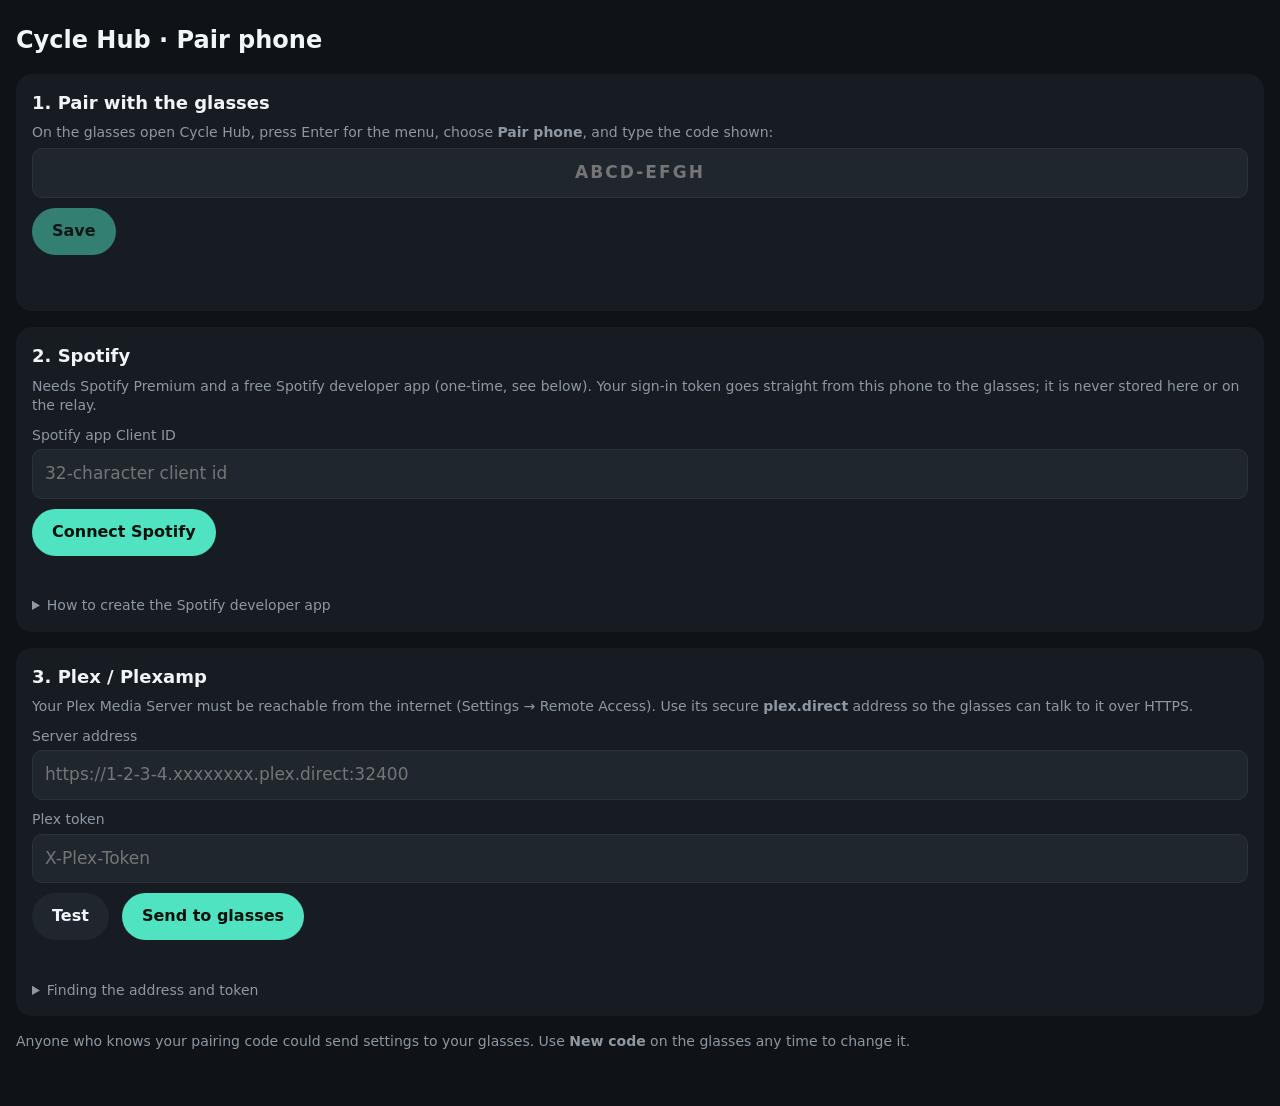
==== pair.html @ d778bf3e "Cycle Hub: heading-up street map, speed, clock, media bar for Meta Display glasses Map from OpenFree" ====
<!doctype html>
<html lang="en">
<head>
  <meta charset="utf-8">
  <meta name="viewport" content="width=device-width, initial-scale=1, viewport-fit=cover">
  <meta name="theme-color" content="#0f1216">
  <meta name="referrer" content="no-referrer">
  <title>Cycle Hub – Pair phone</title>
  <link rel="icon" type="image/png" href="favicon.png">
  <style>
    :root { --bg: #0f1216; --card: #171c22; --card-2: #1f262e; --text: #f2f5f7; --dim: #8d98a3; --accent: #4fe3c1; --ok: #4cd97b; --warn: #ffb547; --danger: #ff6b6b; }
    * { box-sizing: border-box; }
    body { margin: 0; background: var(--bg); color: var(--text); font-family: system-ui, -apple-system, "Segoe UI", Roboto, sans-serif; line-height: 1.4; padding: 16px; padding-bottom: 48px; }
    h1 { font-size: 24px; margin: 8px 0 16px; }
    h2 { font-size: 18px; margin: 0 0 8px; }
    .card { background: var(--card); border-radius: 16px; padding: 16px; margin-bottom: 16px; }
    .hint { color: var(--dim); font-size: 14px; margin: 6px 0; }
    label { display: block; font-size: 14px; color: var(--dim); margin: 10px 0 4px; }
    input { width: 100%; font: inherit; font-size: 17px; color: var(--text); background: var(--card-2); border: 1px solid #2a333a; border-radius: 10px; padding: 12px; }
    input:focus { outline: 2px solid var(--accent); border-color: transparent; }
    #code-input { text-transform: uppercase; letter-spacing: 0.12em; font-weight: 700; text-align: center; }
    .btn { display: inline-block; font: inherit; font-size: 16px; font-weight: 600; color: #00110c; background: var(--accent); border: 0; border-radius: 999px; padding: 12px 20px; margin: 10px 8px 0 0; cursor: pointer; }
    .btn.secondary { background: var(--card-2); color: var(--text); }
    .btn:disabled { opacity: 0.5; cursor: default; }
    .status { font-size: 14px; margin-top: 10px; min-height: 1.2em; }
    .status.ok { color: var(--ok); } .status.bad { color: var(--danger); } .status.warn { color: var(--warn); }
    .pair-code { font-size: 22px; font-weight: 700; letter-spacing: 0.1em; }
    code { font-size: 13px; word-break: break-all; color: var(--text); background: var(--card-2); padding: 2px 6px; border-radius: 6px; }
    details { margin-top: 10px; } summary { cursor: pointer; color: var(--dim); font-size: 14px; }
    ol { padding-left: 20px; font-size: 14px; color: var(--dim); } li { margin: 6px 0; }
    .toast { position: fixed; left: 50%; bottom: 24px; transform: translateX(-50%); background: var(--card-2); color: var(--text); padding: 10px 18px; border-radius: 999px; font-size: 15px; box-shadow: 0 4px 20px rgba(0,0,0,0.5); }
    .toast[hidden] { display: none; }
    [hidden] { display: none !important; }
  </style>
</head>
<body>
  <h1>Cycle Hub · Pair phone</h1>

  <!-- ============ PAIRING ============ -->
  <section class="card">
    <h2>1. Pair with the glasses</h2>
    <div id="pair-set" hidden>
      <p>Paired with code <span class="pair-code" id="pair-code"></span></p>
      <button class="btn secondary" id="pair-change">Change code</button>
      <button class="btn secondary" id="pair-ping">Test</button>
    </div>
    <div id="pair-new">
      <p class="hint">On the glasses open Cycle Hub, press Enter for the menu, choose <b>Pair phone</b>, and type the code shown:</p>
      <input id="code-input" type="text" inputmode="text" autocomplete="off" autocapitalize="characters" spellcheck="false" maxlength="9" placeholder="ABCD-EFGH">
      <button class="btn" id="pair-save" disabled>Save</button>
    </div>
    <p class="status" id="pair-status"></p>
  </section>

  <!-- ============ SPOTIFY ============ -->
  <section class="card">
    <h2>2. Spotify</h2>
    <p class="hint">Needs Spotify Premium and a free Spotify developer app (one-time, see below). Your sign-in token goes straight from this phone to the glasses; it is never stored here or on the relay.</p>
    <label for="sp-client">Spotify app Client ID</label>
    <input id="sp-client" type="text" autocomplete="off" autocapitalize="off" spellcheck="false" placeholder="32-character client id">
    <button class="btn" id="sp-connect">Connect Spotify</button>
    <p class="status" id="sp-status"></p>
    <details>
      <summary>How to create the Spotify developer app</summary>
      <ol>
        <li>Go to <b>developer.spotify.com/dashboard</b>, sign in with your Spotify account, and press <b>Create app</b>.</li>
        <li>Name: anything (e.g. Cycle Hub). Redirect URI: <code id="sp-redirect"></code> (press <b>Add</b>). API: tick <b>Web API</b>. Save.</li>
        <li>Open the app's <b>Settings</b> and copy the <b>Client ID</b> into the box above.</li>
        <li>Have Cycle Hub open on the glasses, then press <b>Connect Spotify</b>. After you approve, this page sends the token to the glasses and they show "Spotify connected".</li>
      </ol>
    </details>
  </section>

  <!-- ============ PLEX ============ -->
  <section class="card">
    <h2>3. Plex / Plexamp</h2>
    <p class="hint">Your Plex Media Server must be reachable from the internet (Settings → Remote Access). Use its secure <b>plex.direct</b> address so the glasses can talk to it over HTTPS.</p>
    <label for="px-url">Server address</label>
    <input id="px-url" type="url" autocomplete="off" autocapitalize="off" spellcheck="false" placeholder="https://1-2-3-4.xxxxxxxx.plex.direct:32400">
    <label for="px-token">Plex token</label>
    <input id="px-token" type="password" autocomplete="off" autocapitalize="off" spellcheck="false" placeholder="X-Plex-Token">
    <button class="btn secondary" id="px-test">Test</button>
    <button class="btn" id="px-send">Send to glasses</button>
    <p class="status" id="px-status"></p>
    <details>
      <summary>Finding the address and token</summary>
      <ol>
        <li>Open <b>plex.tv/api/resources?includeHttps=1&amp;X-Plex-Token=YOUR-TOKEN</b> in a browser. Under your server, copy a <code>uri</code> that ends in <b>.plex.direct:32400</b> and is not a local address.</li>
        <li>Token: in Plex Web, open any track → ⋯ → <b>Get Info</b> → <b>View XML</b>. The page address ends with <code>X-Plex-Token=…</code>; copy that value.</li>
        <li>Press <b>Test</b> while Plexamp is playing. It should show the current track. Then <b>Send to glasses</b>.</li>
      </ol>
    </details>
  </section>

  <p class="hint">Anyone who knows your pairing code could send settings to your glasses. Use <b>New code</b> on the glasses any time to change it.</p>

  <div id="toast" class="toast" hidden></div>

  <script src="config.js"></script>
  <script>
  (() => {
    'use strict';
    const CFG = window.CH.CONFIG;
    const RELAY = String(CFG.RELAY_URL || 'https://ntfy.sh').replace(/\/+$/, '');
    const $ = (id) => document.getElementById(id);
    const store = {
      get(k, d) { try { const v = localStorage.getItem('chp.' + k); return v ? JSON.parse(v) : d; } catch { return d; } },
      set(k, v) { try { if (v == null) localStorage.removeItem('chp.' + k); else localStorage.setItem('chp.' + k, JSON.stringify(v)); } catch {} },
    };
    let toastT;
    function toast(msg, ms = 2800) { const t = $('toast'); t.textContent = msg; t.hidden = false; clearTimeout(toastT); toastT = setTimeout(() => { t.hidden = true; }, ms); }
    function setStatus(id, msg, cls = '') { const el = $(id); el.textContent = msg; el.className = 'status ' + cls; }

    // ---------- pairing
    const cleanCode = (s) => String(s || '').toUpperCase().replace(/[^0-9A-Z]/g, '');
    let code = store.get('code', '');
    function renderPair() {
      $('pair-set').hidden = !code;
      $('pair-new').hidden = !!code;
      if (code) $('pair-code').textContent = code.slice(0, 4) + '-' + code.slice(4);
    }
    $('code-input').addEventListener('input', (e) => {
      const c = cleanCode(e.target.value).slice(0, 8);
      e.target.value = c.length > 4 ? c.slice(0, 4) + '-' + c.slice(4) : c;
      $('pair-save').disabled = c.length !== 8;
    });
    $('pair-save').addEventListener('click', async () => {
      code = cleanCode($('code-input').value).slice(0, 8);
      if (code.length !== 8) return;
      store.set('code', code);
      renderPair();
      const ok = await send({ ping: true }, true);
      setStatus('pair-status', ok ? 'Paired. The glasses should say "Phone paired".' : 'Saved, but the relay did not answer.', ok ? 'ok' : 'warn');
    });
    $('pair-change').addEventListener('click', () => { code = ''; store.set('code', null); $('code-input').value = ''; $('pair-save').disabled = true; renderPair(); $('code-input').focus(); });
    $('pair-ping').addEventListener('click', async () => { const ok = await send({ ping: true }, true); setStatus('pair-status', ok ? 'Sent. The glasses should say "Phone paired".' : 'The relay did not answer.', ok ? 'ok' : 'bad'); });

    // Everything is sent with cache=no: delivered only to glasses listening right now, never stored on the relay.
    async function send(payload, silent = false) {
      if (!code) { toast('Pair with your glasses first'); $('code-input').focus(); return false; }
      try {
        const body = Object.assign({ v: 1 }, payload);
        const res = await fetch(`${RELAY}/${CFG.RELAY_PREFIX}${code.toLowerCase()}?cache=no`, { method: 'POST', body: JSON.stringify(body) });
        if (!res.ok) throw new Error('HTTP ' + res.status);
        if (!silent) { toast('Sent to glasses ✓'); if (navigator.vibrate) navigator.vibrate(30); }
        return true;
      } catch (e) { toast('Couldn’t send: ' + e.message, 4000); return false; }
    }

    // ---------- Spotify (Authorization Code with PKCE, entirely in this page)
    const REDIRECT = location.origin + location.pathname;
    $('sp-redirect').textContent = REDIRECT;
    $('sp-client').value = store.get('spClient', '');
    $('sp-client').addEventListener('change', () => store.set('spClient', $('sp-client').value.trim()));

    const b64url = (buf) => btoa(String.fromCharCode.apply(null, new Uint8Array(buf))).replace(/\+/g, '-').replace(/\//g, '_').replace(/=+$/, '');
    async function pkce() {
      const verifier = b64url(crypto.getRandomValues(new Uint8Array(48)));
      const challenge = b64url(await crypto.subtle.digest('SHA-256', new TextEncoder().encode(verifier)));
      return { verifier, challenge };
    }

    $('sp-connect').addEventListener('click', async () => {
      const clientId = $('sp-client').value.trim();
      if (!/^[0-9a-f]{32}$/i.test(clientId)) { setStatus('sp-status', 'Enter the 32-character Client ID first.', 'bad'); return; }
      if (!code) { setStatus('sp-status', 'Pair with the glasses first (section 1).', 'bad'); return; }
      if (!window.crypto || !crypto.subtle) { setStatus('sp-status', 'This page must be opened over HTTPS.', 'bad'); return; }
      store.set('spClient', clientId);
      const { verifier, challenge } = await pkce();
      const state = b64url(crypto.getRandomValues(new Uint8Array(12)));
      sessionStorage.setItem('chp.verifier', verifier);
      sessionStorage.setItem('chp.state', state);
      const q = new URLSearchParams({
        client_id: clientId, response_type: 'code', redirect_uri: REDIRECT,
        scope: CFG.SPOTIFY_SCOPES, code_challenge_method: 'S256', code_challenge: challenge, state,
      });
      location.href = 'https://accounts.spotify.com/authorize?' + q.toString();
    });

    async function finishSpotify(authCode, state) {
      const verifier = sessionStorage.getItem('chp.verifier');
      const expect = sessionStorage.getItem('chp.state');
      sessionStorage.removeItem('chp.verifier'); sessionStorage.removeItem('chp.state');
      history.replaceState(null, '', REDIRECT);
      if (!verifier || state !== expect) { setStatus('sp-status', 'Sign-in did not match this page. Press Connect Spotify again.', 'bad'); return; }
      const clientId = store.get('spClient', '');
      setStatus('sp-status', 'Finishing sign-in…');
      try {
        const res = await fetch('https://accounts.spotify.com/api/token', {
          method: 'POST', headers: { 'Content-Type': 'application/x-www-form-urlencoded' },
          body: new URLSearchParams({ grant_type: 'authorization_code', code: authCode, redirect_uri: REDIRECT, client_id: clientId, code_verifier: verifier }).toString(),
        });
        const j = await res.json().catch(() => ({}));
        if (!res.ok || !j.refresh_token) throw new Error(j.error_description || j.error || ('HTTP ' + res.status));
        const payload = { spotify: { clientId, refreshToken: j.refresh_token, accessToken: j.access_token || '', expiresAt: Date.now() + (j.expires_in || 3600) * 1000 } };
        const ok = await send(payload, true);
        setStatus('sp-status', ok ? 'Sent to the glasses. They should say "Spotify connected".' : 'Signed in, but the glasses relay did not answer. Open Cycle Hub on the glasses and press Connect Spotify again.', ok ? 'ok' : 'warn');
      } catch (e) { setStatus('sp-status', 'Spotify sign-in failed: ' + e.message, 'bad'); }
    }

    // ---------- Plex
    $('px-url').value = store.get('pxUrl', '');
    $('px-token').value = store.get('pxToken', '');
    const plexCreds = () => {
      const url = $('px-url').value.trim().replace(/\/+$/, ''), token = $('px-token').value.trim();
      store.set('pxUrl', url); store.set('pxToken', token);
      return { url, token };
    };
    async function plexSessions(c) {
      const u = new URL(c.url + '/status/sessions'); u.searchParams.set('X-Plex-Token', c.token);
      const res = await fetch(u.toString(), { headers: { Accept: 'application/json' } });
      if (res.status === 401) throw new Error('token rejected (401)');
      if (!res.ok) throw new Error('HTTP ' + res.status);
      const j = await res.json();
      return ((j.MediaContainer && j.MediaContainer.Metadata) || []).filter((m) => m.type === 'track');
    }
    $('px-test').addEventListener('click', async () => {
      const c = plexCreds();
      if (!/^https:\/\//.test(c.url) || !c.token) { setStatus('px-status', 'Enter an https:// server address and a token.', 'bad'); return; }
      setStatus('px-status', 'Testing…');
      try {
        const tracks = await plexSessions(c);
        if (!tracks.length) { setStatus('px-status', 'Server reached, but nothing is playing. Start Plexamp and test again.', 'warn'); return; }
        const t = tracks.find((m) => m.Player && /plexamp/i.test(m.Player.product || '')) || tracks[0];
        setStatus('px-status', `Now playing: ${t.title} — ${t.grandparentTitle || ''} on ${(t.Player && (t.Player.title || t.Player.product)) || 'a player'} (${t.Player && t.Player.state}).`, 'ok');
      } catch (e) {
        setStatus('px-status', 'Could not reach the server from this page: ' + e.message + '. If it works in another app, the server may not allow browser (CORS) access.', 'bad');
      }
    });
    $('px-send').addEventListener('click', async () => {
      const c = plexCreds();
      if (!/^https:\/\//.test(c.url) || !c.token) { setStatus('px-status', 'Enter an https:// server address and a token.', 'bad'); return; }
      const ok = await send({ plex: { url: c.url, token: c.token } }, true);
      setStatus('px-status', ok ? 'Sent to the glasses. They should say "Plex connected".' : 'The glasses relay did not answer.', ok ? 'ok' : 'warn');
    });

    // ---------- boot
    renderPair();
    const q = new URLSearchParams(location.search);
    if (q.get('code')) finishSpotify(q.get('code'), q.get('state'));
    else if (q.get('error')) { history.replaceState(null, '', REDIRECT); setStatus('sp-status', 'Spotify sign-in was cancelled (' + q.get('error') + ').', 'bad'); }
  })();
  </script>
</body>
</html>
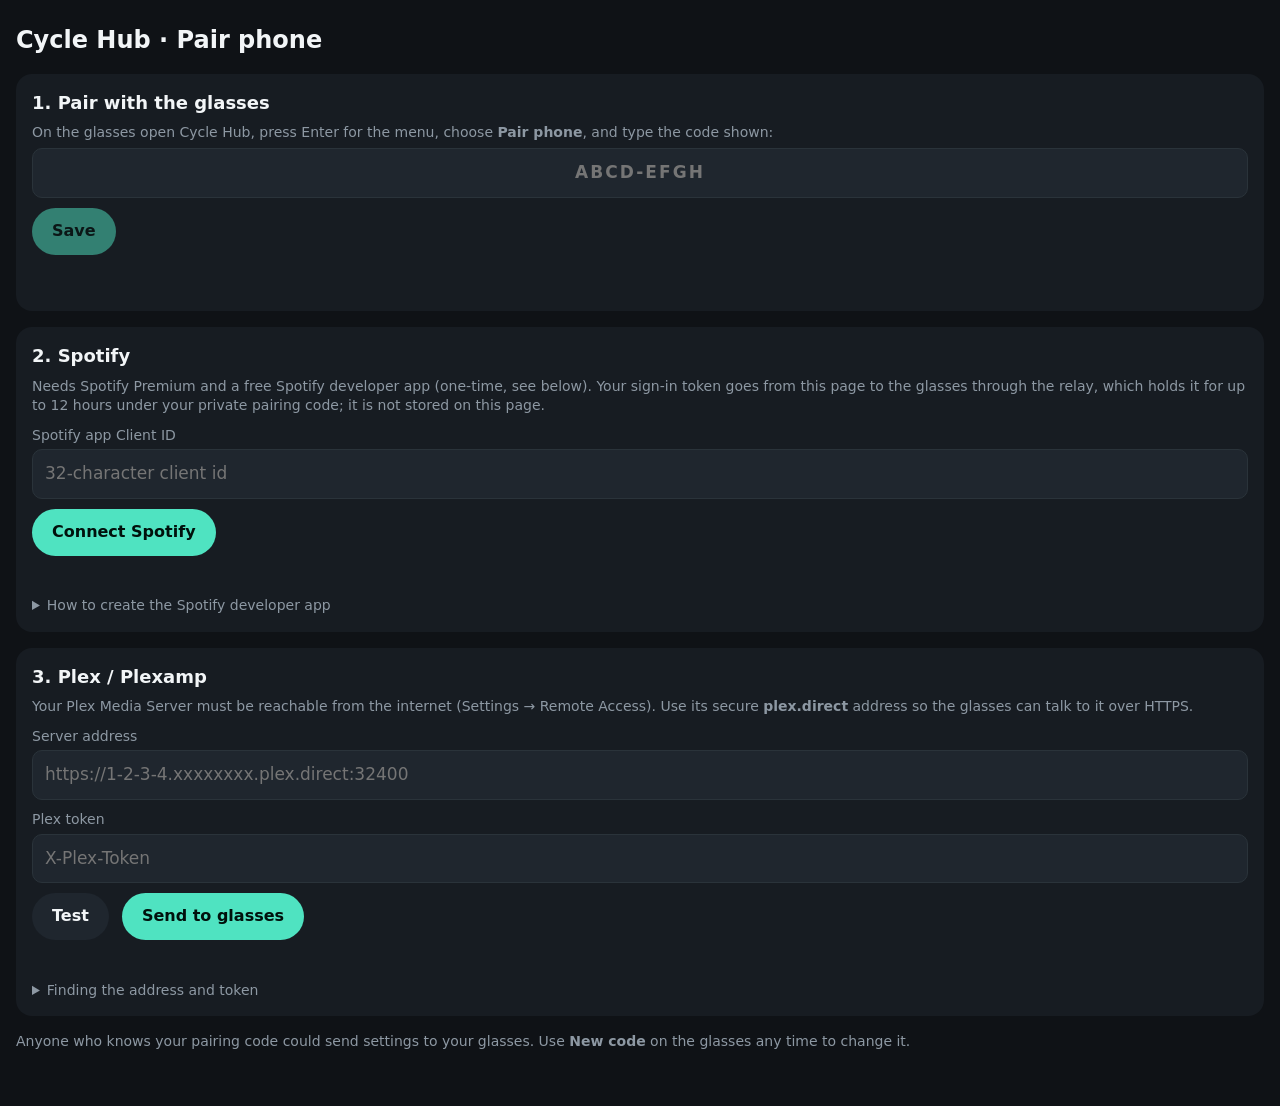
==== commit 419b608a: "Pairing: persistent confirmation on the Pair screen and polling fallback for the relay The glasses' " ====
--- a/pair.html
+++ b/pair.html
@@ -55,7 +55,7 @@
   <!-- ============ SPOTIFY ============ -->
   <section class="card">
     <h2>2. Spotify</h2>
-    <p class="hint">Needs Spotify Premium and a free Spotify developer app (one-time, see below). Your sign-in token goes straight from this phone to the glasses; it is never stored here or on the relay.</p>
+    <p class="hint">Needs Spotify Premium and a free Spotify developer app (one-time, see below). Your sign-in token goes from this page to the glasses through the relay, which holds it for up to 12 hours under your private pairing code; it is not stored on this page.</p>
     <label for="sp-client">Spotify app Client ID</label>
     <input id="sp-client" type="text" autocomplete="off" autocapitalize="off" spellcheck="false" placeholder="32-character client id">
     <button class="btn" id="sp-connect">Connect Spotify</button>
@@ -135,12 +135,13 @@
     $('pair-change').addEventListener('click', () => { code = ''; store.set('code', null); $('code-input').value = ''; $('pair-save').disabled = true; renderPair(); $('code-input').focus(); });
     $('pair-ping').addEventListener('click', async () => { const ok = await send({ ping: true }, true); setStatus('pair-status', ok ? 'Sent. The glasses should say "Phone paired".' : 'The relay did not answer.', ok ? 'ok' : 'bad'); });
 
-    // Everything is sent with cache=no: delivered only to glasses listening right now, never stored on the relay.
+    // Messages are held by the relay for a short while so the glasses can pick
+    // them up by polling even when their live stream is silent.
     async function send(payload, silent = false) {
       if (!code) { toast('Pair with your glasses first'); $('code-input').focus(); return false; }
       try {
         const body = Object.assign({ v: 1 }, payload);
-        const res = await fetch(`${RELAY}/${CFG.RELAY_PREFIX}${code.toLowerCase()}?cache=no`, { method: 'POST', body: JSON.stringify(body) });
+        const res = await fetch(`${RELAY}/${CFG.RELAY_PREFIX}${code.toLowerCase()}`, { method: 'POST', body: JSON.stringify(body) });
         if (!res.ok) throw new Error('HTTP ' + res.status);
         if (!silent) { toast('Sent to glasses ✓'); if (navigator.vibrate) navigator.vibrate(30); }
         return true;
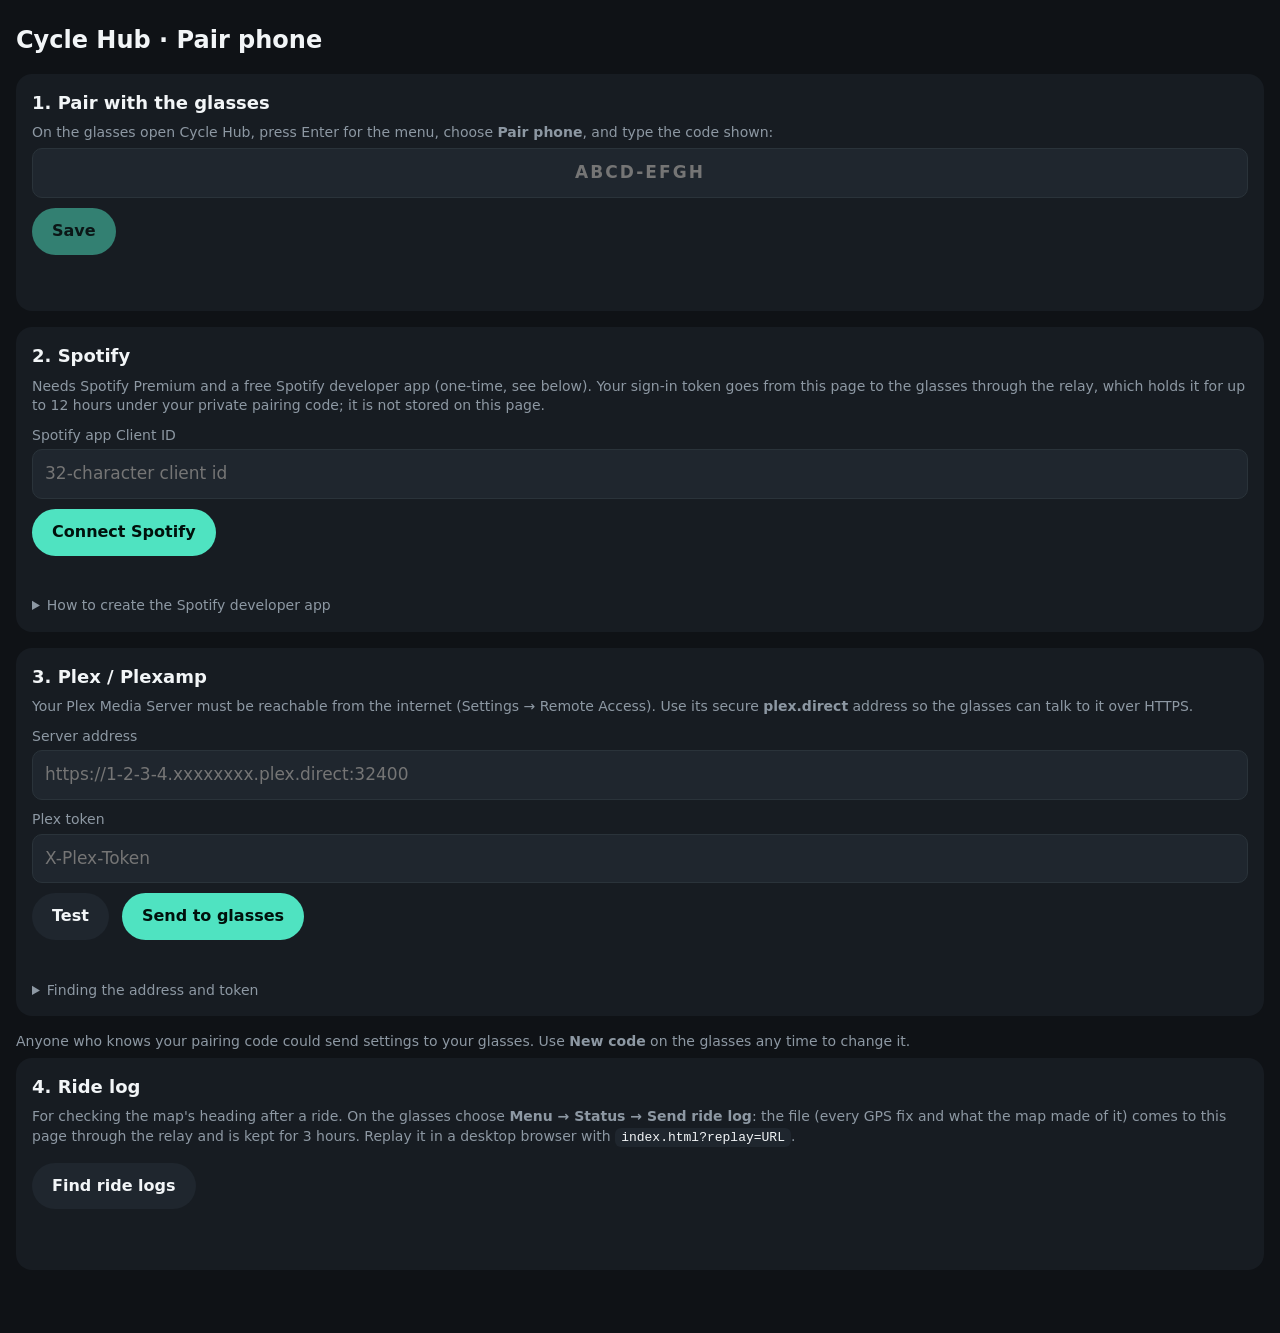
==== commit 7a96d63b: "Heading from first principles: the track alone rotates the map; ride log for replay Facing up was st" ====
--- a/pair.html
+++ b/pair.html
@@ -28,6 +28,7 @@
     code { font-size: 13px; word-break: break-all; color: var(--text); background: var(--card-2); padding: 2px 6px; border-radius: 6px; }
     details { margin-top: 10px; } summary { cursor: pointer; color: var(--dim); font-size: 14px; }
     ol { padding-left: 20px; font-size: 14px; color: var(--dim); } li { margin: 6px 0; }
+    .loglist { padding-left: 20px; font-size: 14px; color: var(--dim); } .loglist a { color: var(--accent); word-break: break-all; }
     .toast { position: fixed; left: 50%; bottom: 24px; transform: translateX(-50%); background: var(--card-2); color: var(--text); padding: 10px 18px; border-radius: 999px; font-size: 15px; box-shadow: 0 4px 20px rgba(0,0,0,0.5); }
     .toast[hidden] { display: none; }
     [hidden] { display: none !important; }
@@ -94,6 +95,15 @@
 
   <p class="hint">Anyone who knows your pairing code could send settings to your glasses. Use <b>New code</b> on the glasses any time to change it.</p>
 
+  <!-- ============ RIDE LOG ============ -->
+  <section class="card">
+    <h2>4. Ride log</h2>
+    <p class="hint">For checking the map's heading after a ride. On the glasses choose <b>Menu → Status → Send ride log</b>: the file (every GPS fix and what the map made of it) comes to this page through the relay and is kept for 3 hours. Replay it in a desktop browser with <code>index.html?replay=URL</code>.</p>
+    <button class="btn secondary" id="log-fetch">Find ride logs</button>
+    <ul id="log-list" class="loglist"></ul>
+    <p class="status" id="log-status"></p>
+  </section>
+
   <div id="toast" class="toast" hidden></div>
 
   <script src="config.js"></script>
@@ -235,6 +245,29 @@
       setStatus('px-status', ok ? 'Sent to the glasses. They should say "Plex connected".' : 'The glasses relay did not answer.', ok ? 'ok' : 'warn');
     });
 
+    // ---------- ride log: the glasses publish it as a file on our topic
+    $('log-fetch').addEventListener('click', async () => {
+      if (!code) { toast('Pair with your glasses first'); $('code-input').focus(); return; }
+      setStatus('log-status', 'Looking…');
+      try {
+        const res = await fetch(`${RELAY}/${CFG.RELAY_PREFIX}${code.toLowerCase()}/json?poll=1&since=12h`, { cache: 'no-store' });
+        if (!res.ok) throw new Error('HTTP ' + res.status);
+        const txt = await res.text();
+        const msgs = txt.split('\n').filter(Boolean).map((l) => { try { return JSON.parse(l); } catch { return null; } })
+          .filter((m) => m && m.attachment && m.attachment.url).reverse();
+        const list = $('log-list'); list.innerHTML = '';
+        const now = Date.now() / 1000;
+        for (const m of msgs) {
+          const a = m.attachment, li = document.createElement('li'), link = document.createElement('a');
+          link.href = a.url; link.textContent = a.name || 'ride log'; link.download = a.name || 'ride.json';
+          li.appendChild(link);
+          li.append(` · ${Math.max(1, Math.round((a.size || 0) / 1024))} KB · ${new Date(m.time * 1000).toLocaleString()}${a.expires && a.expires < now ? ' · expired' : ''}`);
+          list.appendChild(li);
+        }
+        setStatus('log-status', msgs.length ? `${msgs.length} log${msgs.length > 1 ? 's' : ''} found.` : 'Nothing yet. On the glasses: Menu → Status → Send ride log, then try again.', msgs.length ? 'ok' : 'warn');
+      } catch (e) { setStatus('log-status', 'The relay did not answer: ' + e.message, 'bad'); }
+    });
+
     // ---------- boot
     renderPair();
     const q = new URLSearchParams(location.search);
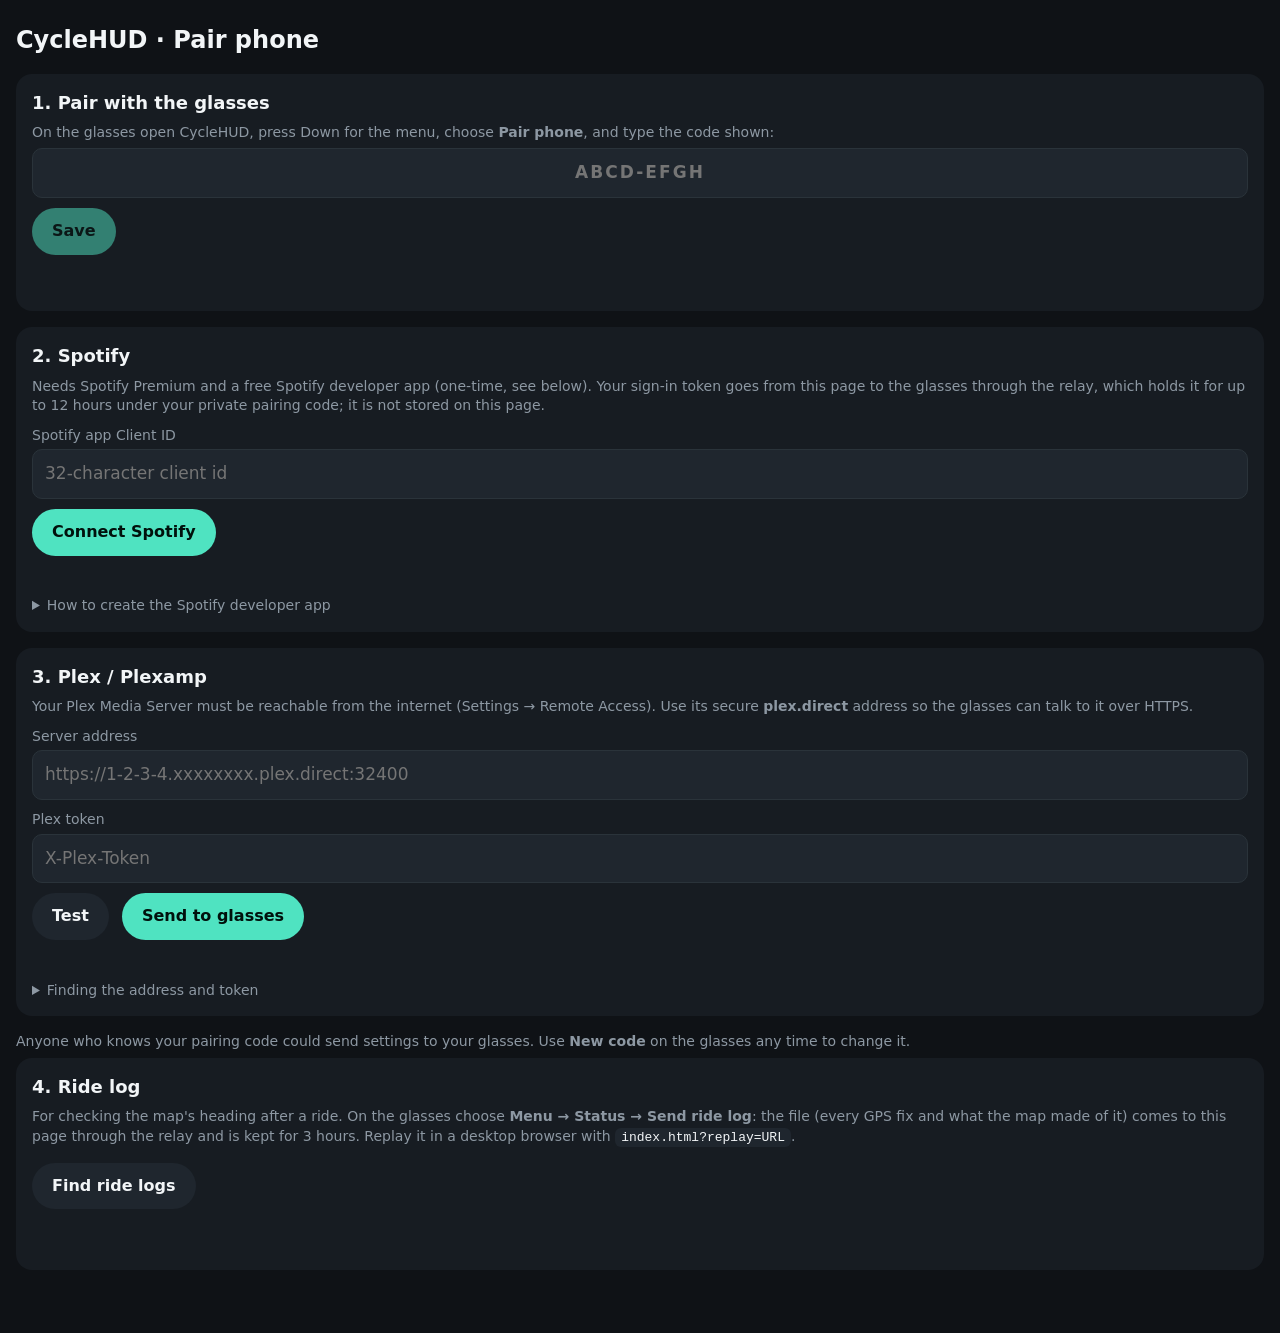
==== commit a2950ca8: "v0.9.0: rename to CycleHUD, AGPL-3.0 licence, public README - Name is CycleHUD everywhere (launcher " ====
--- a/pair.html
+++ b/pair.html
@@ -1,11 +1,12 @@
 <!doctype html>
+<!-- CycleHUD · SPDX-License-Identifier: AGPL-3.0-or-later -->
 <html lang="en">
 <head>
   <meta charset="utf-8">
   <meta name="viewport" content="width=device-width, initial-scale=1, viewport-fit=cover">
   <meta name="theme-color" content="#0f1216">
   <meta name="referrer" content="no-referrer">
-  <title>Cycle Hub – Pair phone</title>
+  <title>CycleHUD – Pair phone</title>
   <link rel="icon" type="image/png" href="favicon.png">
   <style>
     :root { --bg: #0f1216; --card: #171c22; --card-2: #1f262e; --text: #f2f5f7; --dim: #8d98a3; --accent: #4fe3c1; --ok: #4cd97b; --warn: #ffb547; --danger: #ff6b6b; }
@@ -35,7 +36,7 @@
   </style>
 </head>
 <body>
-  <h1>Cycle Hub · Pair phone</h1>
+  <h1>CycleHUD · Pair phone</h1>
 
   <!-- ============ PAIRING ============ -->
   <section class="card">
@@ -46,7 +47,7 @@
       <button class="btn secondary" id="pair-ping">Test</button>
     </div>
     <div id="pair-new">
-      <p class="hint">On the glasses open Cycle Hub, press Enter for the menu, choose <b>Pair phone</b>, and type the code shown:</p>
+      <p class="hint">On the glasses open CycleHUD, press Down for the menu, choose <b>Pair phone</b>, and type the code shown:</p>
       <input id="code-input" type="text" inputmode="text" autocomplete="off" autocapitalize="characters" spellcheck="false" maxlength="9" placeholder="ABCD-EFGH">
       <button class="btn" id="pair-save" disabled>Save</button>
     </div>
@@ -65,9 +66,9 @@
       <summary>How to create the Spotify developer app</summary>
       <ol>
         <li>Go to <b>developer.spotify.com/dashboard</b>, sign in with your Spotify account, and press <b>Create app</b>.</li>
-        <li>Name: anything (e.g. Cycle Hub). Redirect URI: <code id="sp-redirect"></code> (press <b>Add</b>). API: tick <b>Web API</b>. Save.</li>
+        <li>Name: anything (e.g. CycleHUD). Redirect URI: <code id="sp-redirect"></code> (press <b>Add</b>). API: tick <b>Web API</b>. Save.</li>
         <li>Open the app's <b>Settings</b> and copy the <b>Client ID</b> into the box above.</li>
-        <li>Have Cycle Hub open on the glasses, then press <b>Connect Spotify</b>. After you approve, this page sends the token to the glasses and they show "Spotify connected".</li>
+        <li>Have CycleHUD open on the glasses, then press <b>Connect Spotify</b>. After you approve, this page sends the token to the glasses and they show "Spotify connected".</li>
       </ol>
     </details>
   </section>
@@ -205,7 +206,7 @@
         if (!res.ok || !j.refresh_token) throw new Error(j.error_description || j.error || ('HTTP ' + res.status));
         const payload = { spotify: { clientId, refreshToken: j.refresh_token, accessToken: j.access_token || '', expiresAt: Date.now() + (j.expires_in || 3600) * 1000 } };
         const ok = await send(payload, true);
-        setStatus('sp-status', ok ? 'Sent to the glasses. They should say "Spotify connected".' : 'Signed in, but the glasses relay did not answer. Open Cycle Hub on the glasses and press Connect Spotify again.', ok ? 'ok' : 'warn');
+        setStatus('sp-status', ok ? 'Sent to the glasses. They should say "Spotify connected".' : 'Signed in, but the glasses relay did not answer. Open CycleHUD on the glasses and press Connect Spotify again.', ok ? 'ok' : 'warn');
       } catch (e) { setStatus('sp-status', 'Spotify sign-in failed: ' + e.message, 'bad'); }
     }
 
